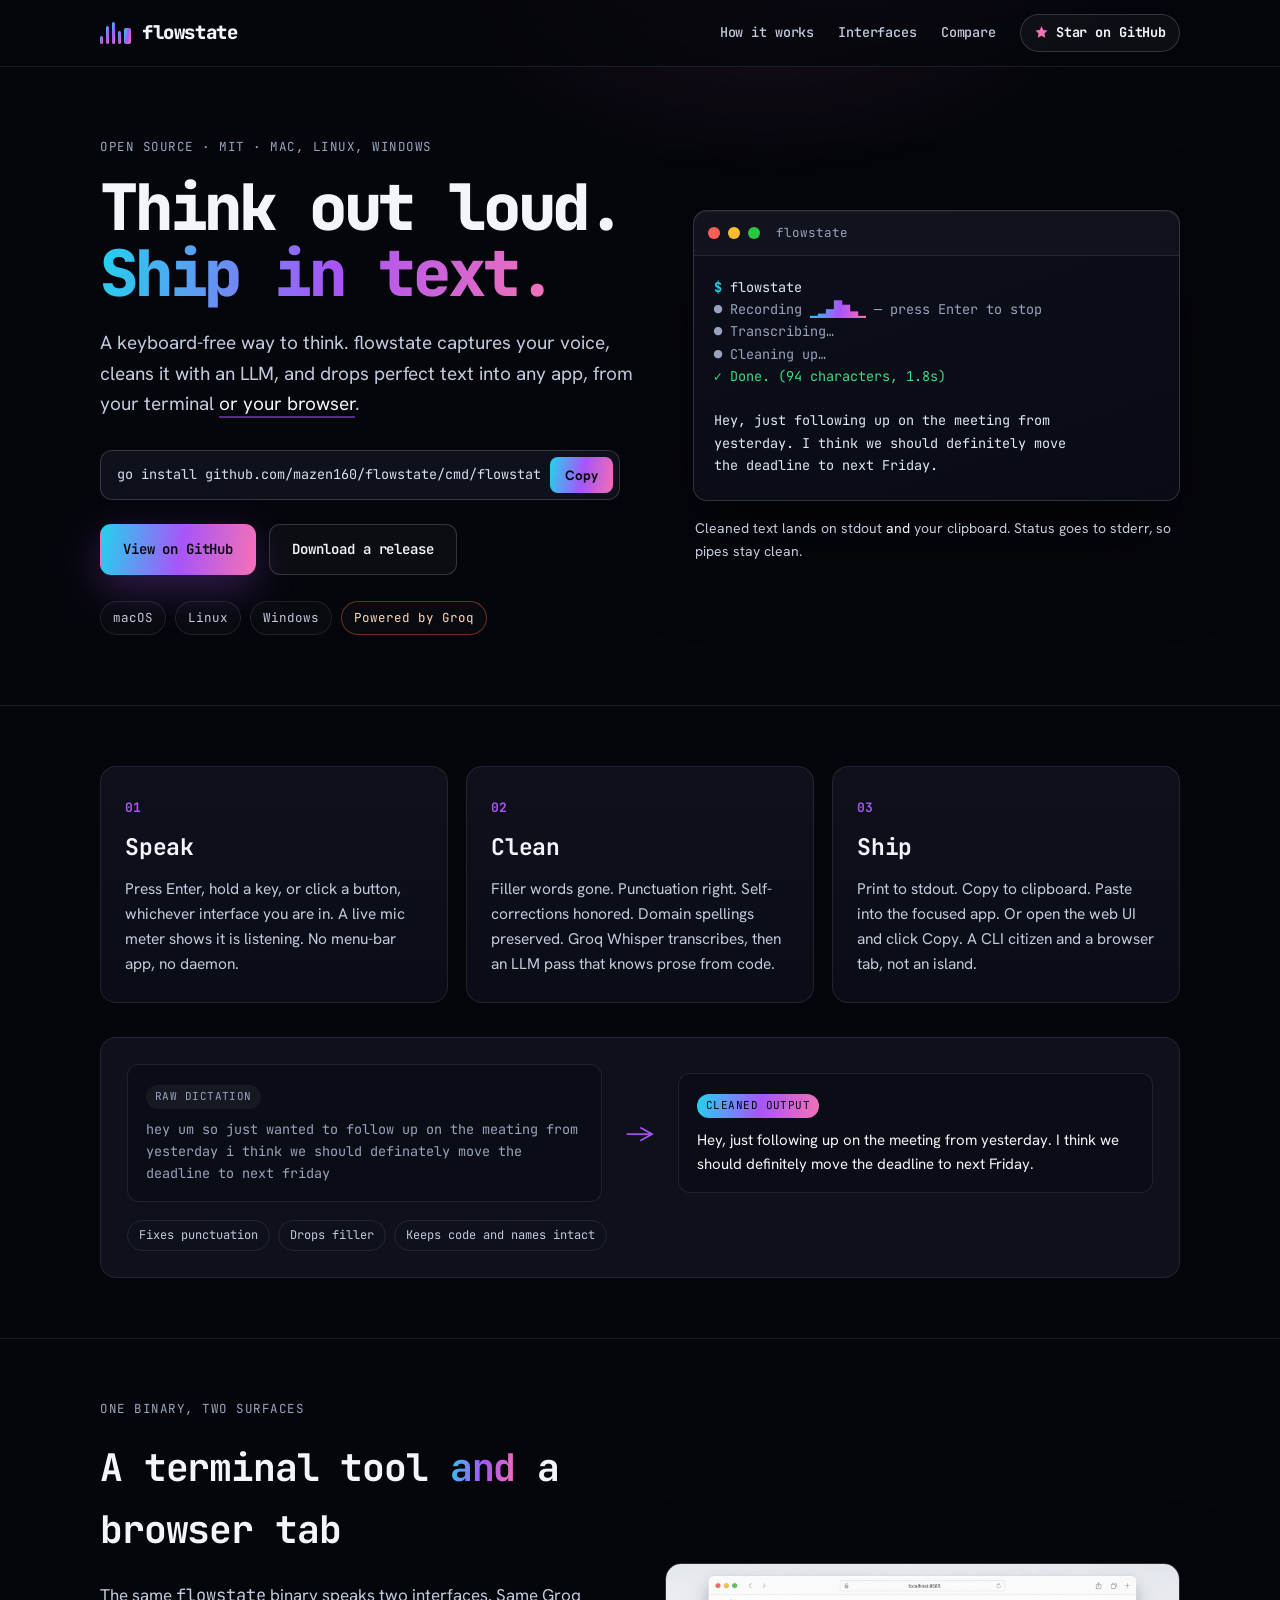
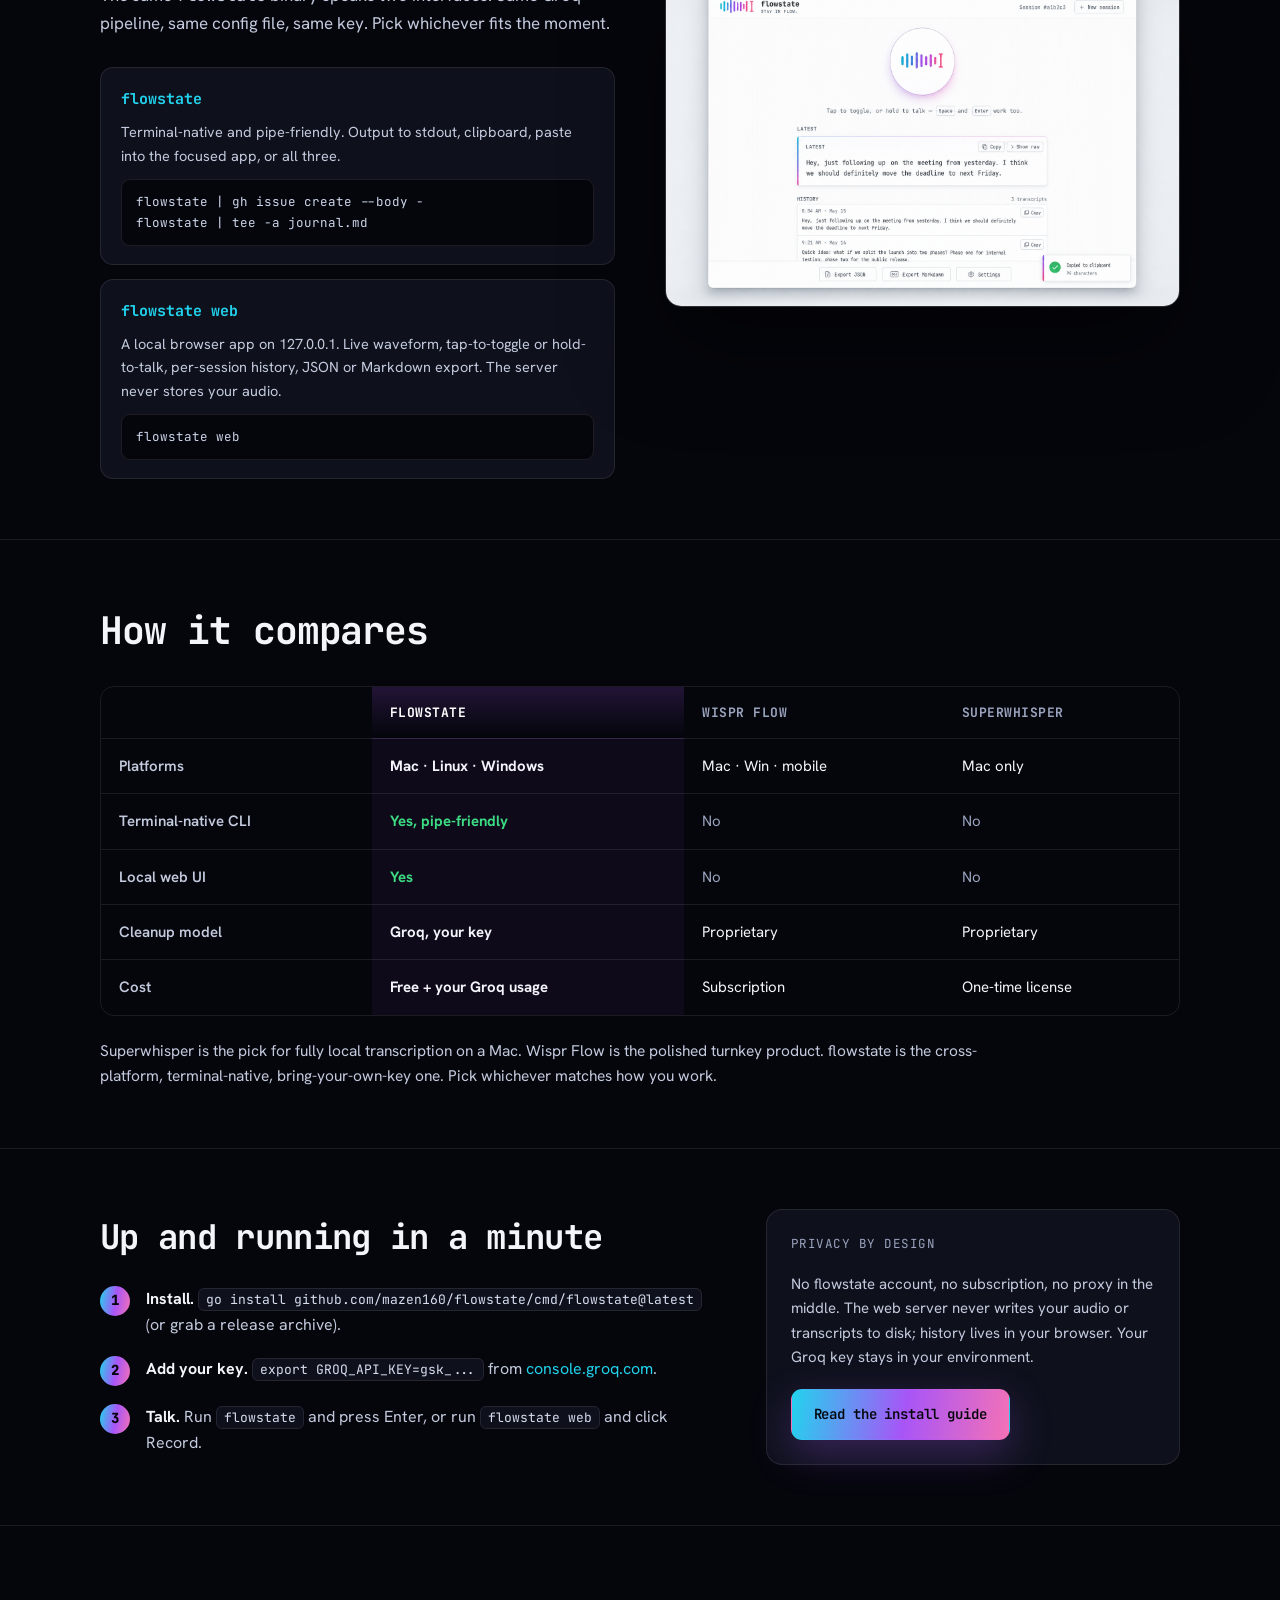
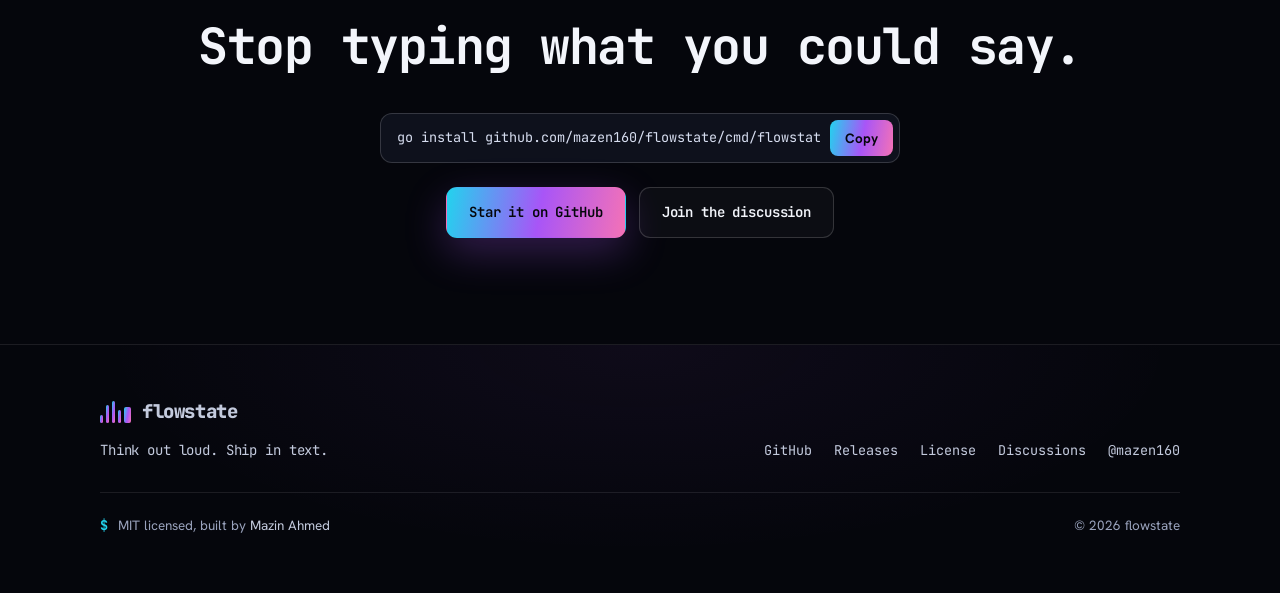
==== website/index.html @ 26dbd034 "wip" ====
<!doctype html>
<html lang="en">
  <head>
    <meta charset="utf-8">
    <meta name="viewport" content="width=device-width, initial-scale=1">
    <title>flowstate - voice dictation for the terminal and the browser</title>
    <meta name="description" content="flowstate is an open-source speech-to-text CLI with a bundled local web UI. Groq Whisper transcription plus an LLM cleanup pass, piped to stdout, your clipboard, or any app. Mac, Linux, and Windows, one Go binary.">
    <meta name="robots" content="index,follow,max-image-preview:large">
    <meta name="author" content="Mazin Ahmed">
    <meta name="application-name" content="flowstate">
    <meta name="theme-color" content="#05060c">
    <meta name="color-scheme" content="dark">
    <meta name="keywords" content="flowstate, speech to text CLI, voice dictation terminal, Groq transcription, Whisper CLI, dictation Linux, cross-platform dictation, Wispr Flow alternative, Superwhisper alternative, open source dictation">
    <link rel="canonical" href="https://flowstate.mazin.xyz/">
    <link rel="icon" href="assets/logo-icon.png" type="image/png">
    <link rel="apple-touch-icon" href="assets/logo-icon.png">
    <link rel="license" href="https://github.com/mazen160/flowstate/blob/main/LICENSE">
    <link rel="help" href="https://github.com/mazen160/flowstate#readme">
    <link rel="alternate" type="text/plain" href="llms.txt" title="flowstate information for AI agents">
    <link rel="preconnect" href="https://fonts.googleapis.com">
    <link rel="preconnect" href="https://fonts.gstatic.com" crossorigin>
    <link href="https://fonts.googleapis.com/css2?family=Hanken+Grotesk:wght@400;500;600;700&family=JetBrains+Mono:wght@300;400;500;700;800&display=swap" rel="stylesheet">
    <link rel="stylesheet" href="style.css">

    <meta property="og:type" content="website">
    <meta property="og:site_name" content="flowstate">
    <meta property="og:title" content="flowstate - voice dictation for the terminal and the browser">
    <meta property="og:description" content="Think out loud. Ship in text. An open-source speech-to-text CLI and local web UI. Groq Whisper plus LLM cleanup, piped wherever you need it. Mac, Linux, Windows.">
    <meta property="og:image" content="https://flowstate.mazin.xyz/assets/social-card.png">
    <meta property="og:image:alt" content="flowstate: think out loud, ship in text">
    <meta property="og:url" content="https://flowstate.mazin.xyz/">
    <meta name="twitter:card" content="summary_large_image">
    <meta name="twitter:title" content="flowstate - voice dictation for the terminal and the browser">
    <meta name="twitter:description" content="Think out loud. Ship in text. Open-source speech-to-text CLI + local web UI. Groq Whisper plus LLM cleanup. Mac, Linux, Windows, one Go binary.">
    <meta name="twitter:image" content="https://flowstate.mazin.xyz/assets/social-card.png">
    <meta name="twitter:creator" content="@mazen160">

    <script type="application/ld+json">
    {
      "@context": "https://schema.org",
      "@graph": [
        {
          "@type": "WebSite",
          "@id": "https://flowstate.mazin.xyz/#website",
          "name": "flowstate",
          "url": "https://flowstate.mazin.xyz/",
          "description": "Open-source speech-to-text CLI and local web UI.",
          "inLanguage": "en"
        },
        {
          "@type": "SoftwareApplication",
          "@id": "https://flowstate.mazin.xyz/#software",
          "name": "flowstate",
          "url": "https://flowstate.mazin.xyz/",
          "description": "flowstate is an open-source speech-to-text CLI with a bundled local web UI. It uses Groq Whisper for transcription and an LLM cleanup pass, and writes the cleaned text to stdout, the clipboard, the focused app, or the browser.",
          "applicationCategory": "DeveloperApplication",
          "operatingSystem": "macOS, Linux, Windows",
          "isAccessibleForFree": true,
          "downloadUrl": "https://github.com/mazen160/flowstate/releases",
          "installUrl": "https://github.com/mazen160/flowstate#install",
          "codeRepository": "https://github.com/mazen160/flowstate",
          "license": "https://github.com/mazen160/flowstate/blob/main/LICENSE",
          "image": "https://flowstate.mazin.xyz/assets/social-card.png",
          "author": { "@type": "Person", "name": "Mazin Ahmed", "url": "https://mazinahmed.net" },
          "offers": { "@type": "Offer", "price": "0", "priceCurrency": "USD" },
          "featureList": [
            "Terminal-native, pipe-friendly speech-to-text CLI",
            "Bundled local web UI (flowstate web)",
            "Groq Whisper transcription with LLM cleanup pass",
            "Output to stdout, clipboard, or paste into the focused app",
            "Bring your own Groq API key",
            "Cross-platform: macOS, Linux, Windows"
          ],
          "sameAs": ["https://github.com/mazen160/flowstate"]
        },
        {
          "@type": "FAQPage",
          "@id": "https://flowstate.mazin.xyz/#faq",
          "mainEntity": [
            {
              "@type": "Question",
              "name": "Does flowstate store my audio or transcripts?",
              "acceptedAnswer": {
                "@type": "Answer",
                "text": "No. The CLI writes only to the destinations you choose. The web server never persists audio or transcripts; history lives in your browser's localStorage and audio streams straight to Groq without touching disk on the server."
              }
            },
            {
              "@type": "Question",
              "name": "Which platforms does flowstate run on?",
              "acceptedAnswer": {
                "@type": "Answer",
                "text": "macOS, Linux, and Windows. The same Go binary is both the CLI (flowstate) and the local web UI (flowstate web)."
              }
            },
            {
              "@type": "Question",
              "name": "How much does flowstate cost?",
              "acceptedAnswer": {
                "@type": "Answer",
                "text": "flowstate is free and MIT licensed. You bring your own Groq API key, so the running cost is whatever Groq charges for transcription and cleanup, which for short dictation is close to nothing."
              }
            }
          ]
        }
      ]
    }
    </script>
  </head>
  <body>
    <div class="glow" aria-hidden="true"></div>

    <header class="site-header">
      <div class="wrap">
        <a class="brand" href="#top" aria-label="flowstate home">
          <span class="brand-mark" aria-hidden="true">
            <span class="bar"></span><span class="bar"></span><span class="bar"></span><span class="bar"></span><span class="caret"></span>
          </span>
          <span class="brand-name">flowstate</span>
        </a>
        <nav class="nav" aria-label="Primary">
          <a href="#how">How it works</a>
          <a href="#interfaces">Interfaces</a>
          <a href="#compare">Compare</a>
          <a class="stars" href="https://github.com/mazen160/flowstate" title="Star flowstate on GitHub">
            <svg viewBox="0 0 24 24" fill="currentColor" aria-hidden="true"><path d="m12 2 2.96 6 6.62.96-4.79 4.67 1.13 6.59L12 17.11l-5.92 3.11 1.13-6.59-4.79-4.67L9.04 8 12 2Z"/></svg>
            <span id="github-stars" aria-live="polite">Star on GitHub</span>
          </a>
        </nav>
      </div>
    </header>

    <main id="top">
      <section class="hero">
        <div class="wrap hero-grid">
          <div class="hero-copy">
            <p class="eyebrow">Open source · MIT · Mac, Linux, Windows</p>
            <h1>Think out loud.<br><span class="grad">Ship in text.</span></h1>
            <p class="lede">A keyboard-free way to think. flowstate captures your voice, cleans it with an LLM, and drops perfect text into any app, from your terminal <em>or your browser</em>.</p>

            <div class="install" role="group" aria-label="Install command">
              <code id="install-cmd">go install github.com/mazen160/flowstate/cmd/flowstate@latest</code>
              <button id="copy-btn" type="button" aria-label="Copy install command">Copy</button>
            </div>

            <div class="cta-row">
              <a class="btn btn-primary" href="https://github.com/mazen160/flowstate">View on GitHub</a>
              <a class="btn btn-ghost" href="https://github.com/mazen160/flowstate/releases">Download a release</a>
            </div>

            <ul class="chips" aria-label="Supported platforms">
              <li>macOS</li>
              <li>Linux</li>
              <li>Windows</li>
              <li class="chip-accent">Powered by Groq</li>
            </ul>
          </div>

          <div class="hero-visual">
            <div class="term" aria-label="A flowstate terminal session">
              <div class="term-bar"><span class="d r"></span><span class="d y"></span><span class="d g"></span><span class="term-title">flowstate</span></div>
              <pre class="term-body"><span class="c-prompt">$</span> flowstate
<span class="c-dim">● Recording</span> <span class="c-grad">▁▂▄█▆▃▁</span> <span class="c-dim">— press Enter to stop</span>
<span class="c-dim">● Transcribing…</span>
<span class="c-dim">● Cleaning up…</span>
<span class="c-ok">✓ Done. (94 characters, 1.8s)</span>

Hey, just following up on the meeting from
yesterday. I think we should definitely move
the deadline to next Friday.</pre>
            </div>
            <p class="term-note">Cleaned text lands on stdout <em>and</em> your clipboard. Status goes to stderr, so pipes stay clean.</p>
          </div>
        </div>
      </section>

      <section class="pillars" id="how" aria-label="How it works">
        <div class="wrap">
          <div class="pillar-grid">
            <article class="pillar">
              <span class="pillar-num">01</span>
              <h2>Speak</h2>
              <p>Press Enter, hold a key, or click a button, whichever interface you are in. A live mic meter shows it is listening. No menu-bar app, no daemon.</p>
            </article>
            <article class="pillar">
              <span class="pillar-num">02</span>
              <h2>Clean</h2>
              <p>Filler words gone. Punctuation right. Self-corrections honored. Domain spellings preserved. Groq Whisper transcribes, then an LLM pass that knows prose from code.</p>
            </article>
            <article class="pillar">
              <span class="pillar-num">03</span>
              <h2>Ship</h2>
              <p>Print to stdout. Copy to clipboard. Paste into the focused app. Or open the web UI and click Copy. A CLI citizen and a browser tab, not an island.</p>
            </article>
          </div>

          <figure class="cleanup">
            <figcaption class="sr-only">Example of the cleanup pass</figcaption>
            <div class="cleanup-row">
              <div class="cleanup-block raw">
                <span class="tag">Raw dictation</span>
                <p>hey um so just wanted to follow up on the meating from yesterday i think we should definately move the deadline to next friday</p>
              </div>
              <div class="cleanup-arrow" aria-hidden="true">→</div>
              <div class="cleanup-block out">
                <span class="tag">Cleaned output</span>
                <p>Hey, just following up on the meeting from yesterday. I think we should definitely move the deadline to next Friday.</p>
              </div>
            </div>
            <div class="cleanup-tags"><span>Fixes punctuation</span><span>Drops filler</span><span>Keeps code and names intact</span></div>
          </figure>
        </div>
      </section>

      <section class="interfaces" id="interfaces" aria-label="Two interfaces, one binary">
        <div class="wrap interfaces-grid">
          <div class="interfaces-copy">
            <p class="eyebrow">One binary, two surfaces</p>
            <h2>A terminal tool <span class="grad">and</span> a browser tab</h2>
            <p class="lede sm">The same <code>flowstate</code> binary speaks two interfaces. Same Groq pipeline, same config file, same key. Pick whichever fits the moment.</p>
            <div class="iface-cards">
              <div class="iface-card">
                <h3><code>flowstate</code></h3>
                <p>Terminal-native and pipe-friendly. Output to stdout, clipboard, paste into the focused app, or all three.</p>
                <pre class="mini">flowstate | gh issue create --body -
flowstate | tee -a journal.md</pre>
              </div>
              <div class="iface-card">
                <h3><code>flowstate web</code></h3>
                <p>A local browser app on 127.0.0.1. Live waveform, tap-to-toggle or hold-to-talk, per-session history, JSON or Markdown export. The server never stores your audio.</p>
                <pre class="mini">flowstate web</pre>
              </div>
            </div>
          </div>
          <div class="interfaces-shot">
            <img src="assets/screenshot-web.png" width="1536" height="1024" loading="lazy" alt="The flowstate web UI: a clean dictation page with a gradient brand mark, a large round record button, and a 'Copied to clipboard' toast">
          </div>
        </div>
      </section>

      <section class="compare" id="compare" aria-label="How flowstate compares">
        <div class="wrap">
          <h2>How it compares</h2>
          <div class="table-scroll">
            <table>
              <thead>
                <tr><th scope="col">&nbsp;</th><th scope="col" class="me">flowstate</th><th scope="col">Wispr Flow</th><th scope="col">Superwhisper</th></tr>
              </thead>
              <tbody>
                <tr><th scope="row">Platforms</th><td class="me">Mac · Linux · Windows</td><td>Mac · Win · mobile</td><td>Mac only</td></tr>
                <tr><th scope="row">Terminal-native CLI</th><td class="me yes">Yes, pipe-friendly</td><td class="no">No</td><td class="no">No</td></tr>
                <tr><th scope="row">Local web UI</th><td class="me yes">Yes</td><td class="no">No</td><td class="no">No</td></tr>
                <tr><th scope="row">Cleanup model</th><td class="me">Groq, your key</td><td>Proprietary</td><td>Proprietary</td></tr>
                <tr><th scope="row">Cost</th><td class="me">Free + your Groq usage</td><td>Subscription</td><td>One-time license</td></tr>
              </tbody>
            </table>
          </div>
          <p class="compare-note">Superwhisper is the pick for fully local transcription on a Mac. Wispr Flow is the polished turnkey product. flowstate is the cross-platform, terminal-native, bring-your-own-key one. Pick whichever matches how you work.</p>
        </div>
      </section>

      <section class="quickstart" aria-label="Quick start">
        <div class="wrap quickstart-grid">
          <div>
            <h2>Up and running in a minute</h2>
            <ol class="steps">
              <li><span class="num">1</span><div><strong>Install.</strong> <code>go install github.com/mazen160/flowstate/cmd/flowstate@latest</code> (or grab a release archive).</div></li>
              <li><span class="num">2</span><div><strong>Add your key.</strong> <code>export GROQ_API_KEY=gsk_...</code> from <a href="https://console.groq.com">console.groq.com</a>.</div></li>
              <li><span class="num">3</span><div><strong>Talk.</strong> Run <code>flowstate</code> and press Enter, or run <code>flowstate web</code> and click Record.</div></li>
            </ol>
          </div>
          <div class="quickstart-aside">
            <p class="eyebrow">Privacy by design</p>
            <p>No flowstate account, no subscription, no proxy in the middle. The web server never writes your audio or transcripts to disk; history lives in your browser. Your Groq key stays in your environment.</p>
            <a class="btn btn-primary" href="https://github.com/mazen160/flowstate#install">Read the install guide</a>
          </div>
        </div>
      </section>

      <section class="closer" aria-label="Get started">
        <div class="wrap">
          <h2>Stop typing what you could say.</h2>
          <div class="install" role="group" aria-label="Install command">
            <code>go install github.com/mazen160/flowstate/cmd/flowstate@latest</code>
            <button class="copy-btn2" type="button" aria-label="Copy install command">Copy</button>
          </div>
          <div class="cta-row center">
            <a class="btn btn-primary" href="https://github.com/mazen160/flowstate">Star it on GitHub</a>
            <a class="btn btn-ghost" href="https://github.com/mazen160/flowstate/discussions">Join the discussion</a>
          </div>
        </div>
      </section>
    </main>

    <footer class="site-footer">
      <div class="wrap footer-top">
        <div class="footer-brand">
          <a class="brand" href="#top" aria-label="flowstate home">
            <span class="brand-mark" aria-hidden="true">
              <span class="bar"></span><span class="bar"></span><span class="bar"></span><span class="bar"></span><span class="caret"></span>
            </span>
            <span class="brand-name">flowstate</span>
          </a>
          <p class="footer-tag">Think out loud. Ship in text.</p>
        </div>
        <nav class="footer-links" aria-label="Footer">
          <a href="https://github.com/mazen160/flowstate">GitHub</a>
          <a href="https://github.com/mazen160/flowstate/releases">Releases</a>
          <a href="https://github.com/mazen160/flowstate/blob/main/LICENSE">License</a>
          <a href="https://github.com/mazen160/flowstate/discussions">Discussions</a>
          <a href="https://twitter.com/mazen160">@mazen160</a>
        </nav>
      </div>
      <div class="wrap footer-base">
        <p><span class="prompt" aria-hidden="true">$</span> MIT licensed, built by <a href="https://mazinahmed.net">Mazin Ahmed</a></p>
        <p>© 2026 flowstate</p>
      </div>
    </footer>

    <script>
      (() => {
        const copyText = "go install github.com/mazen160/flowstate/cmd/flowstate@latest";
        document.querySelectorAll("#copy-btn, .copy-btn2").forEach((btn) => {
          btn.addEventListener("click", async () => {
            try {
              await navigator.clipboard.writeText(copyText);
              const prev = btn.textContent;
              btn.textContent = "Copied";
              btn.classList.add("copied");
              setTimeout(() => { btn.textContent = prev; btn.classList.remove("copied"); }, 1600);
            } catch (_) {}
          });
        });

        const starsEl = document.getElementById("github-stars");
        if (!starsEl) return;
        const cacheKey = "flowstate.githubStars";
        const render = (count) => {
          if (!Number.isFinite(count)) return;
          starsEl.textContent = count.toLocaleString() + " stars";
        };
        try {
          const cached = JSON.parse(localStorage.getItem(cacheKey) || "null");
          if (cached && Date.now() - cached.timestamp < 6 * 60 * 60 * 1000) render(cached.count);
        } catch (_) {}
        fetch("https://api.github.com/repos/mazen160/flowstate", { headers: { "Accept": "application/vnd.github+json" } })
          .then((r) => r.ok ? r.json() : Promise.reject())
          .then((repo) => {
            const count = Number(repo.stargazers_count);
            render(count);
            try { localStorage.setItem(cacheKey, JSON.stringify({ count, timestamp: Date.now() })); } catch (_) {}
          })
          .catch(() => {});
      })();
    </script>
  </body>
</html>
---- website/style.css ----
:root {
  --bg: #05060c;
  --bg-2: #0a0c16;
  --panel: #0e111c;
  --panel-2: #121626;
  --line: rgba(255, 255, 255, 0.09);
  --line-strong: rgba(255, 255, 255, 0.16);
  --ink: #f3f5fb;
  --muted: #c3cadd;
  --muted-2: #9aa3bd;
  --cyan: #22d3ee;
  --purple: #a855f7;
  --pink: #f472b6;
  --grad: linear-gradient(100deg, #22d3ee 0%, #a855f7 52%, #f472b6 100%);
  --mono: "JetBrains Mono", "SF Mono", "Menlo", "DejaVu Sans Mono", ui-monospace, monospace;
  --display: "JetBrains Mono", "SF Mono", ui-monospace, monospace;
  --sans: "Hanken Grotesk", -apple-system, BlinkMacSystemFont, "Segoe UI", Helvetica, Arial, sans-serif;
}

* { box-sizing: border-box; }

html { scroll-behavior: smooth; max-width: 100%; overflow-x: hidden; }

/* Overflow guards: grid/flex children default to min-width:auto, which lets
   wide <pre>/nowrap code blocks expand their track past the viewport on
   mobile. Pin them to 0 and cap intrinsic widths so nothing forces a
   horizontal scroll. */
.hero-grid > *, .interfaces-grid > *, .quickstart-grid > *, .pillar-grid > *,
.install, .term, .iface-card, .hero-copy, .interfaces-copy { min-width: 0; }
pre, .install code { max-width: 100%; min-width: 0; }

body {
  margin: 0;
  background: var(--bg);
  color: var(--ink);
  font-family: var(--sans);
  font-size: 17px;
  line-height: 1.62;
  font-weight: 400;
  -webkit-font-smoothing: antialiased;
  overflow-x: hidden;
}

/* Headings and UI chrome are monospace, matching the terminal-tooling anchor
   and the JetBrains Mono wordmark. Body stays in Hanken Grotesk for reading. */
h1, h2, h3, .eyebrow, .nav, .btn, .num, thead th, .term-title, .pillar-num,
.tag, .cleanup-tags span, .chips li, .footer-links, .stars {
  font-family: var(--display);
}
h1, h2, h3 { font-weight: 700; }

a { color: inherit; text-decoration: none; }
a:hover { color: #fff; }

.wrap { width: min(1080px, calc(100% - 48px)); margin: 0 auto; }

.grad {
  background: var(--grad);
  -webkit-background-clip: text;
  background-clip: text;
  color: transparent;
}

.sr-only {
  position: absolute; width: 1px; height: 1px; padding: 0; margin: -1px;
  overflow: hidden; clip: rect(0, 0, 0, 0); white-space: nowrap; border: 0;
}

/* Ambient glow */
.glow {
  position: fixed;
  inset: -30% 0 auto 0;
  height: 720px;
  z-index: 0;
  pointer-events: none;
  background:
    radial-gradient(40% 55% at 78% 8%, rgba(168, 85, 247, 0.20), transparent 70%),
    radial-gradient(38% 50% at 18% 0%, rgba(34, 211, 238, 0.16), transparent 70%),
    radial-gradient(40% 45% at 60% 30%, rgba(244, 114, 182, 0.10), transparent 70%);
  filter: blur(8px);
}

main, .site-header, .site-footer { position: relative; z-index: 1; }

/* Header */
.site-header {
  position: sticky;
  top: 0;
  z-index: 20;
  backdrop-filter: blur(14px);
  background: rgba(5, 6, 12, 0.72);
  border-bottom: 1px solid var(--line);
}
.site-header .wrap {
  display: flex; align-items: center; justify-content: space-between;
  height: 66px;
}
.brand { display: inline-flex; align-items: center; gap: 11px; font-weight: 800; font-size: 19px; letter-spacing: -0.02em; }
.brand-name { font-family: var(--mono); }
.brand-mark { display: inline-flex; align-items: flex-end; gap: 3px; height: 22px; }
.brand-mark .bar { width: 3px; border-radius: 3px; background: var(--grad); }
.brand-mark .bar:nth-child(1) { height: 8px; }
.brand-mark .bar:nth-child(2) { height: 18px; }
.brand-mark .bar:nth-child(3) { height: 22px; }
.brand-mark .bar:nth-child(4) { height: 13px; }
.brand-mark .caret { width: 7px; height: 16px; border-radius: 2px; background: var(--grad); animation: blink 1.1s steps(1) infinite; }
@keyframes blink { 0%, 45% { opacity: 1; } 50%, 95% { opacity: 0.15; } }

.nav { display: flex; align-items: center; gap: 24px; font-size: 13.5px; font-weight: 500; letter-spacing: -0.01em; color: var(--muted); }
.nav a:not(.stars) { display: none; }
.stars {
  display: inline-flex; align-items: center; gap: 7px;
  padding: 7px 13px; border: 1px solid var(--line-strong); border-radius: 999px;
  background: rgba(255, 255, 255, 0.04); color: var(--ink);
  font-size: 13.5px; font-weight: 700; white-space: nowrap;
}
.stars:hover { border-color: var(--purple); }
.stars svg { width: 15px; height: 15px; color: var(--pink); }

@media (min-width: 720px) {
  .nav a:not(.stars) { display: inline; }
  .nav a:not(.stars):hover { color: #fff; }
}

/* Hero */
.hero { padding: 70px 0 30px; }
.hero-grid {
  display: grid; grid-template-columns: 1.05fr 0.95fr; gap: 54px; align-items: center;
}
.eyebrow {
  margin: 0 0 18px; font-family: var(--mono); font-size: 12.5px; letter-spacing: 0.04em;
  text-transform: uppercase; color: var(--muted-2);
}
h1 {
  margin: 0; font-size: clamp(30px, 8vw, 64px); line-height: 1.02;
  font-weight: 800; letter-spacing: -0.05em; overflow-wrap: break-word;
}
.lede { margin: 22px 0 30px; max-width: 32em; color: var(--muted); font-size: 19px; font-weight: 400; }
.lede.sm { font-size: 17px; }
.lede em { color: var(--ink); font-style: normal; border-bottom: 2px solid rgba(168, 85, 247, 0.5); }

.install {
  display: flex; align-items: center; gap: 8px;
  padding: 6px 6px 6px 16px; border: 1px solid var(--line-strong); border-radius: 12px;
  background: var(--panel); max-width: 520px;
}
.install code {
  flex: 1; min-width: 0; font-family: var(--mono); font-size: 13.5px; color: #d7def0;
  overflow-x: auto; white-space: nowrap; padding: 6px 0;
}
.install code::-webkit-scrollbar { height: 0; }
.install button {
  flex: 0 0 auto; cursor: pointer; border: 0; border-radius: 8px;
  padding: 9px 15px; font-family: var(--sans); font-weight: 700; font-size: 13.5px;
  color: #05060c; background: var(--grad);
}
.install button.copied { background: #1f9d55; color: #fff; }

.cta-row { display: flex; gap: 13px; margin: 24px 0 26px; flex-wrap: wrap; }
.cta-row.center { justify-content: center; }
.btn {
  display: inline-flex; align-items: center; justify-content: center;
  padding: 13px 22px; border-radius: 11px; font-weight: 600; font-size: 14px;
  letter-spacing: -0.01em;
  border: 1px solid transparent; transition: transform 0.12s ease, border-color 0.12s ease;
}
.btn:hover { transform: translateY(-2px); }
.btn-primary { color: #05060c; background: var(--grad); box-shadow: 0 14px 40px rgba(168, 85, 247, 0.28); }
.btn-ghost { color: var(--ink); border-color: var(--line-strong); background: rgba(255, 255, 255, 0.03); }
.btn-ghost:hover { border-color: var(--cyan); }

.chips { display: flex; flex-wrap: wrap; gap: 9px; margin: 0; padding: 0; list-style: none; }
.chips li {
  font-family: var(--mono); font-size: 12.5px; color: var(--muted);
  padding: 6px 12px; border: 1px solid var(--line); border-radius: 999px; background: rgba(255, 255, 255, 0.02);
}
.chips .chip-accent { color: #ffd9bf; border-color: rgba(255, 108, 55, 0.4); }

/* Hero terminal */
.term {
  border: 1px solid var(--line-strong); border-radius: 14px; overflow: hidden;
  background: linear-gradient(160deg, #0c0f1a, #090b14);
  box-shadow: 0 40px 90px rgba(0, 0, 0, 0.5), inset 0 1px 0 rgba(255, 255, 255, 0.05);
}
.term-bar {
  display: flex; align-items: center; gap: 8px; padding: 12px 14px;
  border-bottom: 1px solid var(--line); background: rgba(255, 255, 255, 0.02);
}
.term-bar .d { width: 12px; height: 12px; border-radius: 50%; }
.term-bar .r { background: #ff5f57; }
.term-bar .y { background: #febc2e; }
.term-bar .g { background: #28c840; }
.term-title { margin-left: 8px; font-family: var(--mono); font-size: 12.5px; color: var(--muted-2); }
.term-body {
  margin: 0; padding: 20px 20px 24px; font-family: var(--mono); font-size: 13.5px;
  line-height: 1.65; color: #e3e8f3; white-space: pre-wrap; word-break: break-word;
}
.c-prompt { color: var(--cyan); font-weight: 700; }
.c-dim { color: var(--muted-2); }
.c-ok { color: #3ddc84; }
.c-grad { background: var(--grad); -webkit-background-clip: text; background-clip: text; color: transparent; font-weight: 700; }
.term-note { margin: 16px 2px 0; color: var(--muted); font-size: 14px; }
.term-note em { color: var(--ink); font-style: normal; }

/* Pillars */
.pillars { padding: 60px 0; border-top: 1px solid var(--line); margin-top: 40px; }
.pillar-grid { display: grid; grid-template-columns: repeat(3, 1fr); gap: 18px; }
.pillar {
  padding: 26px 24px; border: 1px solid var(--line); border-radius: 16px;
  background: linear-gradient(180deg, var(--panel), var(--bg-2));
}
.pillar-num { font-family: var(--mono); font-size: 13px; color: var(--purple); font-weight: 700; }
.pillar h2 { margin: 8px 0 10px; font-size: 23px; letter-spacing: -0.01em; }
.pillar p { margin: 0; color: var(--muted); font-size: 15.5px; }

/* Cleanup figure */
.cleanup {
  margin: 34px 0 0; padding: 26px; border: 1px solid var(--line); border-radius: 16px;
  background: var(--panel);
}
.cleanup-row { display: grid; grid-template-columns: 1fr 44px 1fr; gap: 16px; align-items: center; }
.cleanup-block { padding: 16px 18px; border: 1px solid var(--line); border-radius: 12px; background: var(--bg-2); }
.cleanup-block .tag {
  display: inline-block; font-family: var(--mono); font-size: 11px; letter-spacing: 0.04em;
  text-transform: uppercase; padding: 3px 9px; border-radius: 999px; margin-bottom: 10px;
}
.cleanup-block.raw .tag { color: var(--muted-2); background: rgba(255, 255, 255, 0.05); }
.cleanup-block.out .tag { color: #05060c; background: var(--grad); }
.cleanup-block p { margin: 0; font-size: 15px; }
.cleanup-block.raw p { color: var(--muted-2); font-family: var(--mono); font-size: 13.5px; }
.cleanup-block.out p { color: var(--ink); }
.cleanup-arrow { text-align: center; font-size: 26px; color: var(--purple); }
.cleanup-tags { display: flex; flex-wrap: wrap; gap: 8px; margin-top: 18px; }
.cleanup-tags span {
  font-family: var(--mono); font-size: 12px; color: var(--muted);
  padding: 5px 11px; border: 1px solid var(--line); border-radius: 999px;
}

/* Interfaces */
.interfaces { padding: 60px 0; border-top: 1px solid var(--line); }
.interfaces-grid { display: grid; grid-template-columns: 1fr 1fr; gap: 50px; align-items: center; }
.interfaces h2 { margin: 12px 0 14px; font-size: clamp(28px, 4vw, 38px); letter-spacing: -0.03em; }
.iface-cards { display: grid; gap: 14px; margin-top: 24px; }
.iface-card { padding: 18px 20px; border: 1px solid var(--line); border-radius: 13px; background: var(--panel); }
.iface-card h3 { margin: 0 0 8px; font-size: 16px; }
.iface-card h3 code, .lede code, .steps code { font-family: var(--mono); }
.iface-card h3 code { color: var(--cyan); font-size: 15px; }
.iface-card p { margin: 0; color: var(--muted); font-size: 14.5px; }
.mini {
  margin: 12px 0 0; padding: 12px 14px; border-radius: 9px; background: var(--bg);
  border: 1px solid var(--line); font-family: var(--mono); font-size: 12.5px;
  color: #cdd6ea; overflow-x: auto; white-space: pre;
}
.interfaces-shot img {
  width: 100%; height: auto; border-radius: 16px; border: 1px solid var(--line-strong);
  box-shadow: 0 40px 90px rgba(0, 0, 0, 0.5);
}

/* Compare */
.compare { padding: 60px 0; border-top: 1px solid var(--line); }
.compare h2 { margin: 0 0 24px; font-size: clamp(28px, 4vw, 38px); letter-spacing: -0.03em; }
.table-scroll { overflow-x: auto; border: 1px solid var(--line); border-radius: 14px; }
table { width: 100%; border-collapse: collapse; min-width: 640px; }
th, td { padding: 15px 18px; text-align: left; font-size: 15px; border-bottom: 1px solid var(--line); }
thead th { font-size: 13px; text-transform: uppercase; letter-spacing: 0.04em; color: var(--muted-2); font-weight: 700; }
tbody th { color: var(--muted); font-weight: 600; }
tbody tr:last-child th, tbody tr:last-child td { border-bottom: 0; }
.me { color: var(--ink); font-weight: 700; }
thead .me { background: linear-gradient(180deg, rgba(168, 85, 247, 0.18), transparent); color: #fff; -webkit-text-fill-color: initial; }
td.me { background: rgba(168, 85, 247, 0.06); }
.yes { color: #3ddc84; }
.no { color: var(--muted-2); }
.compare-note { margin: 22px 0 0; color: var(--muted); font-size: 15.5px; max-width: 60em; }

/* Quickstart */
.quickstart { padding: 60px 0; border-top: 1px solid var(--line); }
.quickstart-grid { display: grid; grid-template-columns: 1.2fr 0.8fr; gap: 44px; align-items: start; }
.quickstart h2 { margin: 0 0 22px; font-size: clamp(26px, 3.6vw, 34px); letter-spacing: -0.02em; }
.steps { list-style: none; margin: 0; padding: 0; display: grid; gap: 18px; }
.steps li { display: grid; grid-template-columns: 32px 1fr; gap: 14px; color: var(--muted); font-size: 16px; }
.steps strong { color: var(--ink); }
.steps code { font-size: 13px; color: #d7def0; background: var(--panel); padding: 2px 7px; border-radius: 6px; border: 1px solid var(--line); }
.steps a { color: var(--cyan); }
.num {
  display: grid; place-items: center; width: 30px; height: 30px; border-radius: 50%;
  font-family: var(--mono); font-weight: 800; font-size: 14px; color: #05060c; background: var(--grad);
}
.quickstart-aside { padding: 24px; border: 1px solid var(--line); border-radius: 16px; background: var(--panel); }
.quickstart-aside p:not(.eyebrow) { color: var(--muted); font-size: 15px; margin: 0 0 20px; }

/* Closer */
.closer { padding: 80px 0; border-top: 1px solid var(--line); text-align: center; }
.closer h2 { margin: 0 0 26px; font-size: clamp(30px, 5vw, 50px); letter-spacing: -0.03em; }
.closer .install { margin: 0 auto 24px; }

/* Footer */
.site-footer {
  padding: 52px 0 56px; color: var(--muted-2);
  border-top: 1px solid var(--line);
  background:
    radial-gradient(60% 120% at 50% 0%, rgba(168, 85, 247, 0.06), transparent 70%),
    var(--bg);
}
.site-footer a { color: var(--muted); }
.site-footer a:hover { color: #fff; }
.footer-top {
  display: flex; align-items: flex-end; justify-content: space-between;
  gap: 32px; flex-wrap: wrap; padding-bottom: 30px;
  border-bottom: 1px solid var(--line);
}
.footer-brand .brand { margin-bottom: 12px; }
.footer-tag { margin: 0; font-family: var(--display); font-size: 14px; color: var(--muted); letter-spacing: -0.01em; }
.footer-links { display: flex; gap: 22px; flex-wrap: wrap; font-size: 13.5px; }
.footer-links a { color: var(--muted); }
.footer-base {
  display: flex; align-items: center; justify-content: space-between;
  gap: 16px; flex-wrap: wrap; padding-top: 22px;
}
.footer-base p { margin: 0; font-size: 13.5px; }
.footer-base .prompt { color: var(--cyan); font-family: var(--mono); font-weight: 700; margin-right: 6px; }

/* Responsive */
@media (max-width: 880px) {
  .hero-grid, .interfaces-grid, .quickstart-grid { grid-template-columns: 1fr; gap: 36px; }
  .hero { padding: 48px 0 20px; }
  .pillar-grid { grid-template-columns: 1fr; }
  .hero-visual { order: 2; }
}
@media (max-width: 560px) {
  body { font-size: 16px; }
  .wrap { width: calc(100% - 36px); }
  .hero { padding: 34px 0 12px; }
  .eyebrow { font-size: 11.5px; }
  h1 { letter-spacing: -0.045em; }
  .lede { font-size: 16.5px; margin: 18px 0 24px; }
  .install { flex-direction: column; align-items: stretch; gap: 10px; padding: 12px; }
  .install code { font-size: 12px; white-space: normal; word-break: break-word; overflow-wrap: anywhere; overflow-x: visible; padding: 0; }
  .install button { width: 100%; padding: 11px 15px; }
  .cleanup-row { grid-template-columns: 1fr; }
  .cleanup-arrow { transform: rotate(90deg); }
  .cta-row { gap: 10px; }
  .cta-row .btn { flex: 1 1 auto; }
  .pillars, .interfaces, .compare, .quickstart { padding: 44px 0; }
  .closer { padding: 56px 0; }
  .footer-top { gap: 22px; }
}

@media (max-width: 380px) {
  h1 { font-size: 27px; }
  .nav { gap: 14px; }
  .stars { padding: 6px 10px; font-size: 12.5px; }
}
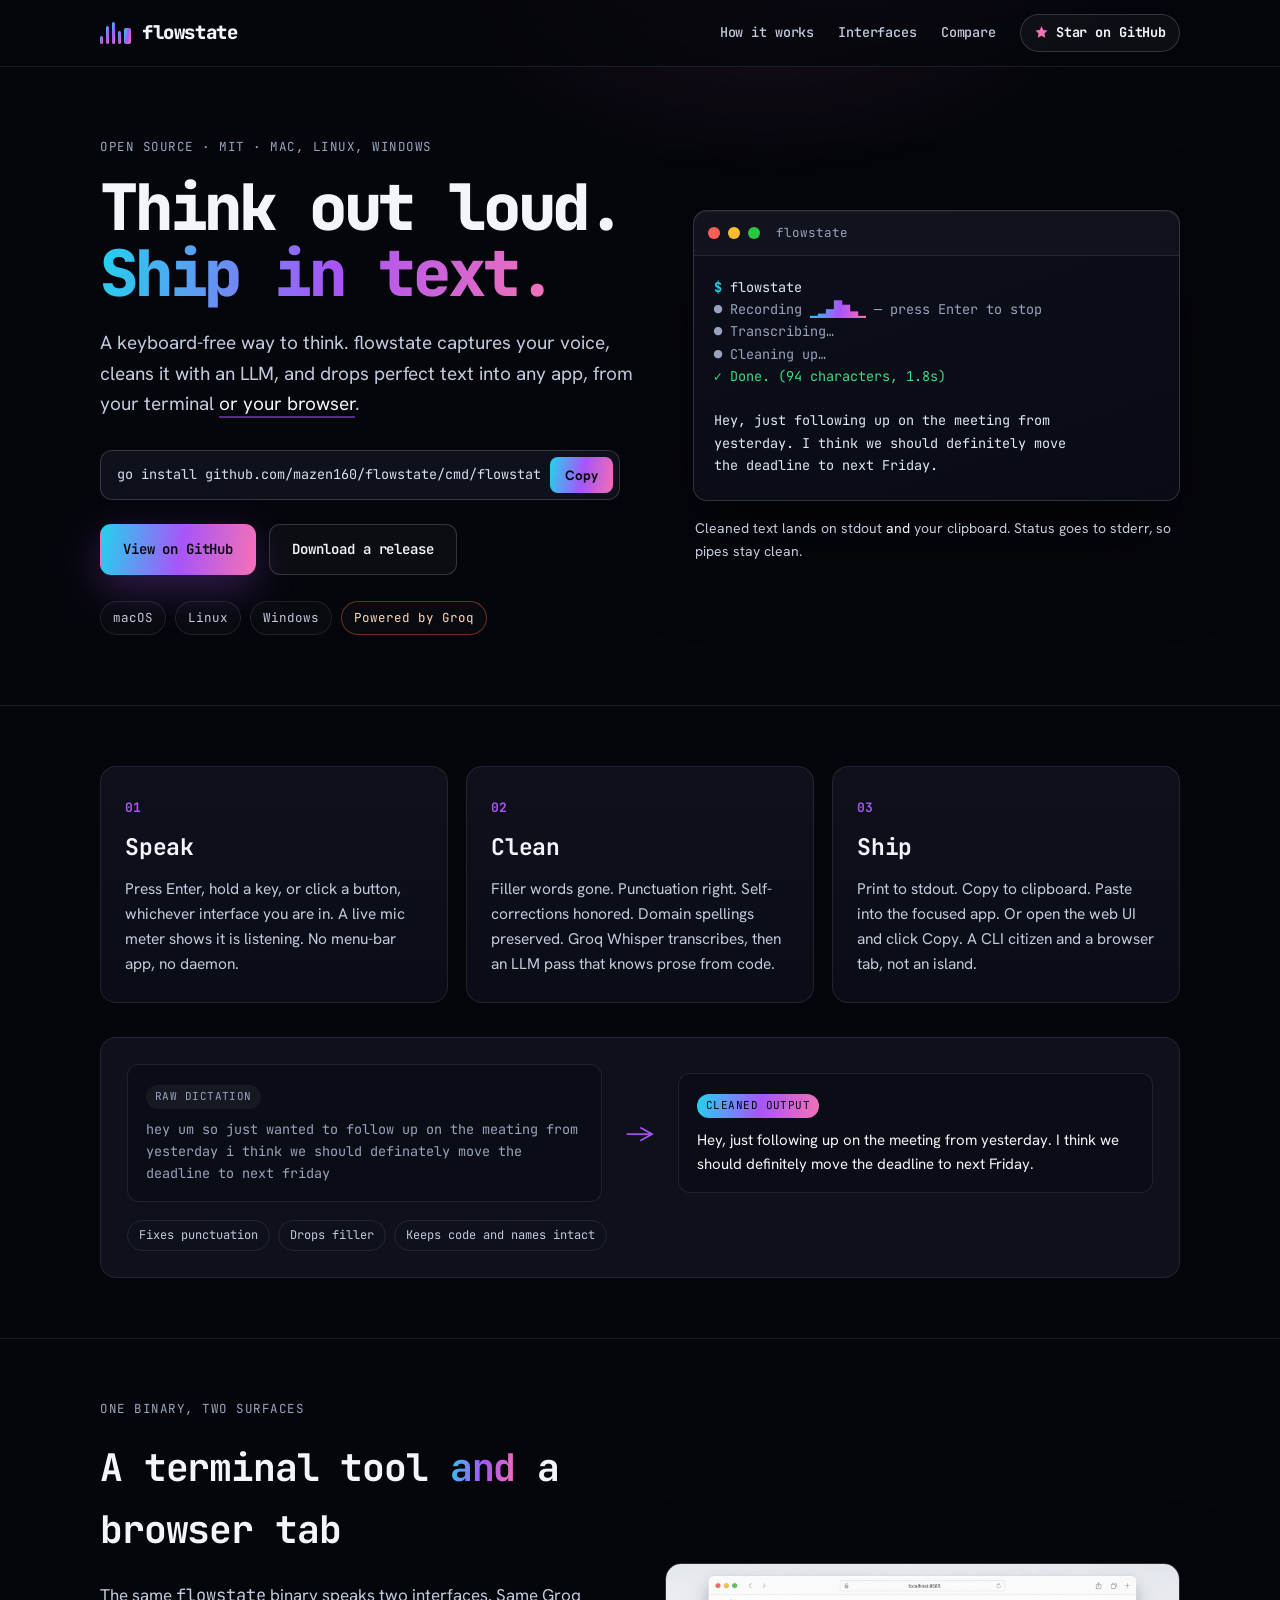
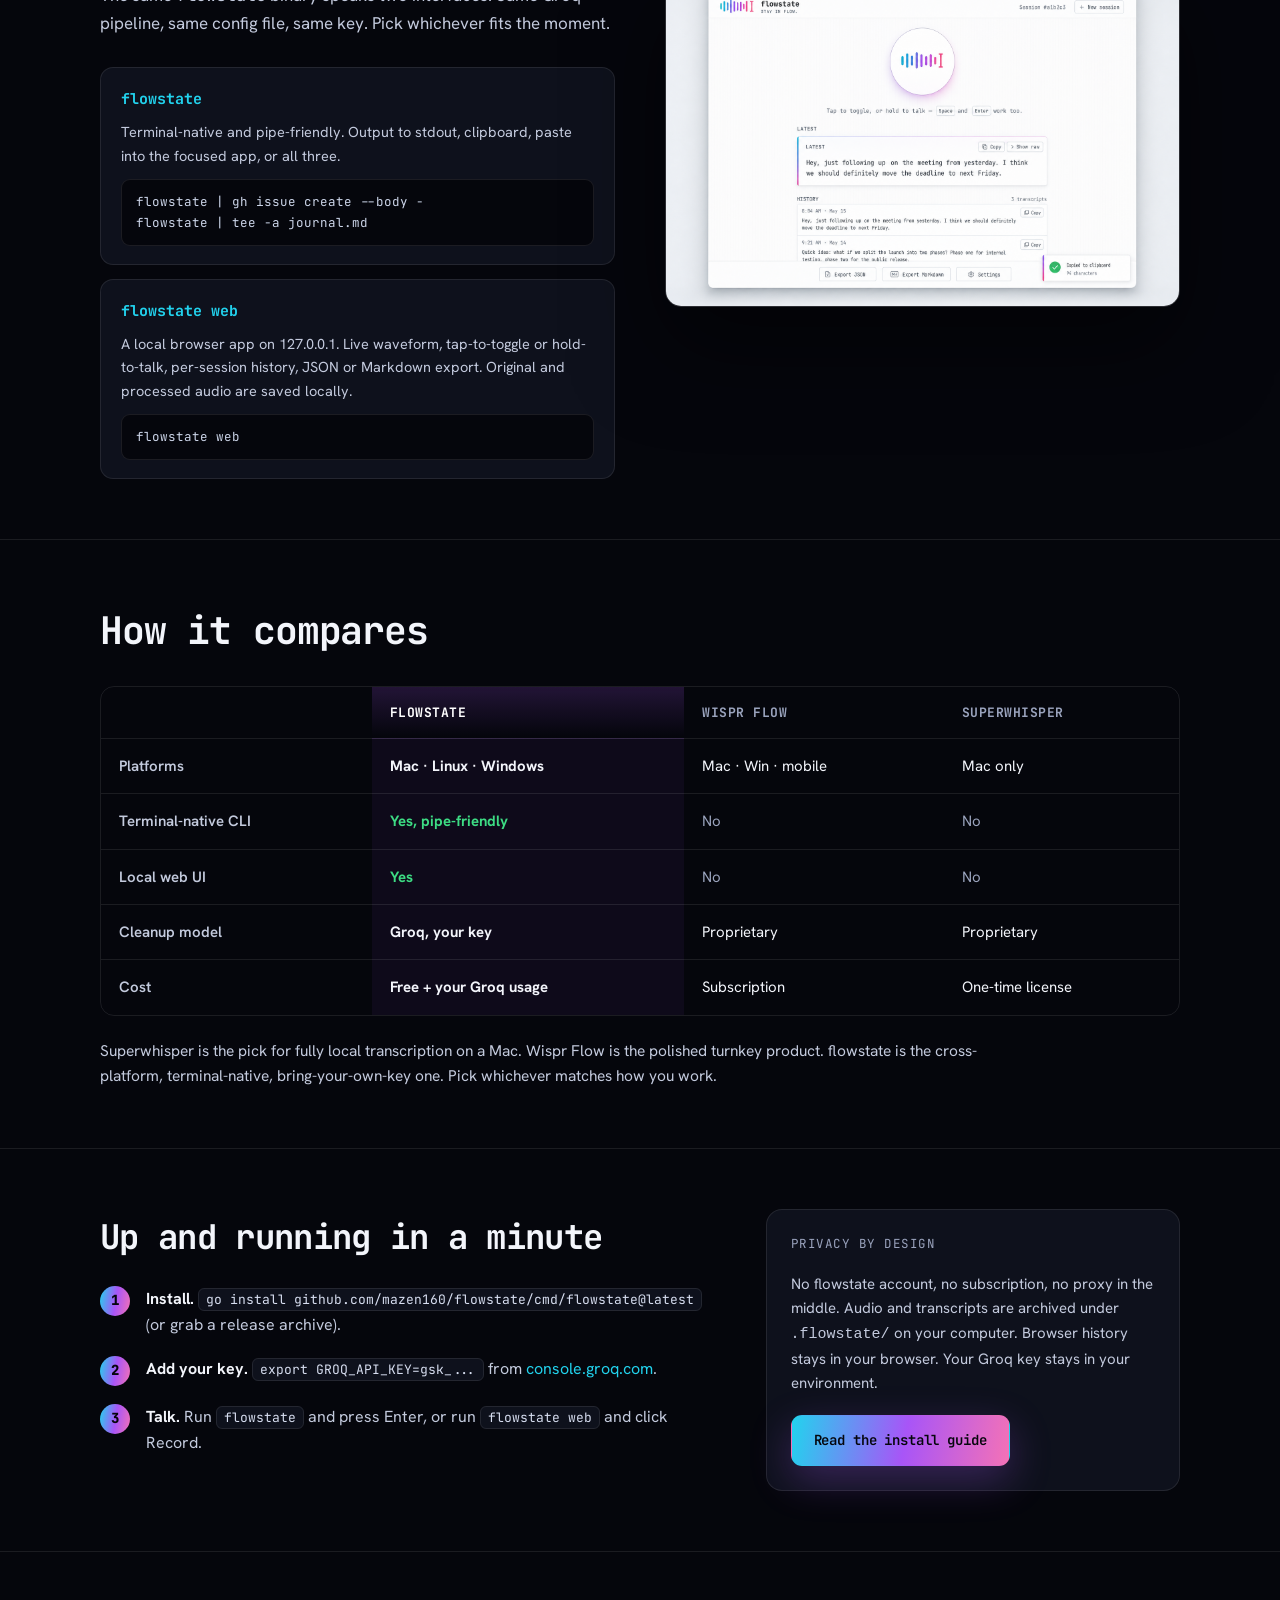
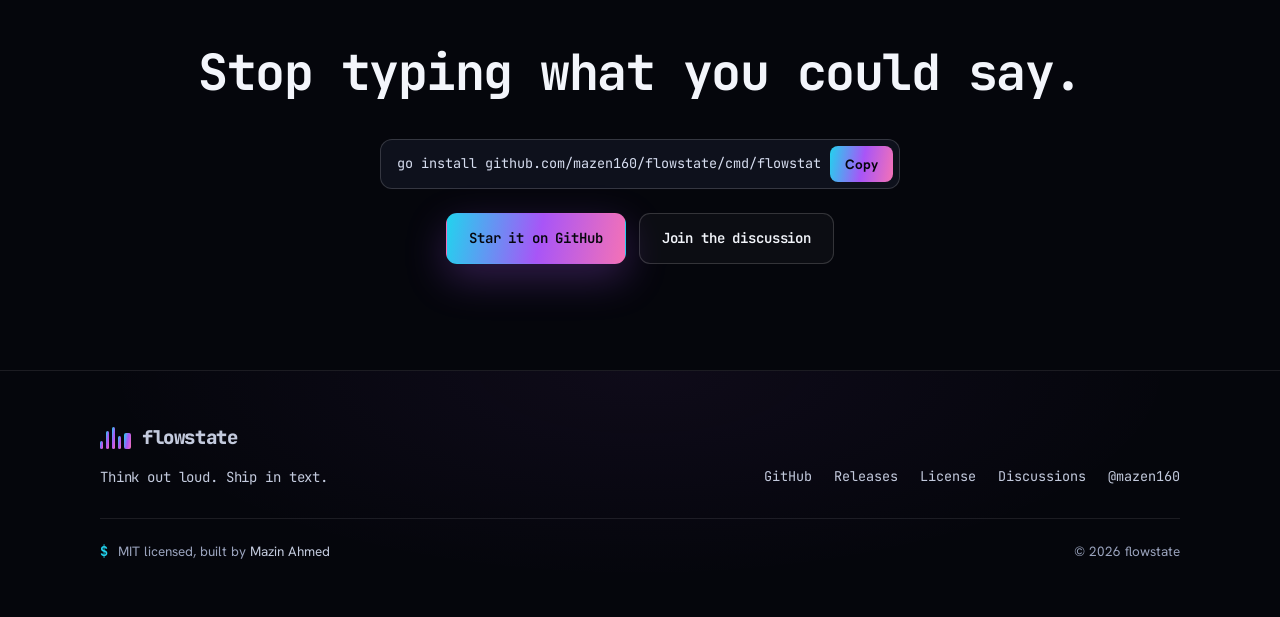
==== commit 69ea8bce: "release: v1.0.5" ====
--- a/website/index.html
+++ b/website/index.html
@@ -82,7 +82,7 @@
               "name": "Does flowstate store my audio or transcripts?",
               "acceptedAnswer": {
                 "@type": "Answer",
-                "text": "No. The CLI writes only to the destinations you choose. The web server never persists audio or transcripts; history lives in your browser's localStorage and audio streams straight to Groq without touching disk on the server."
+                "text": "Yes, by default. The CLI and local web server save original audio, processed audio, raw transcripts, and AI-cleaned text under .flowstate/ on the computer running flowstate. Turn off Save recordings in Settings or set save_recordings = false to skip the disk archive. Browser history also lives in localStorage. Clearing browser data keeps the archived files."
               }
             },
             {
@@ -227,7 +227,7 @@
               </div>
               <div class="iface-card">
                 <h3><code>flowstate web</code></h3>
-                <p>A local browser app on 127.0.0.1. Live waveform, tap-to-toggle or hold-to-talk, per-session history, JSON or Markdown export. The server never stores your audio.</p>
+                <p>A local browser app on 127.0.0.1. Live waveform, tap-to-toggle or hold-to-talk, per-session history, JSON or Markdown export. Original and processed audio are saved locally.</p>
                 <pre class="mini">flowstate web</pre>
               </div>
             </div>
@@ -271,7 +271,7 @@
           </div>
           <div class="quickstart-aside">
             <p class="eyebrow">Privacy by design</p>
-            <p>No flowstate account, no subscription, no proxy in the middle. The web server never writes your audio or transcripts to disk; history lives in your browser. Your Groq key stays in your environment.</p>
+            <p>No flowstate account, no subscription, no proxy in the middle. Audio and transcripts are archived under <code>.flowstate/</code> on your computer. Browser history stays in your browser. Your Groq key stays in your environment.</p>
             <a class="btn btn-primary" href="https://github.com/mazen160/flowstate#install">Read the install guide</a>
           </div>
         </div>
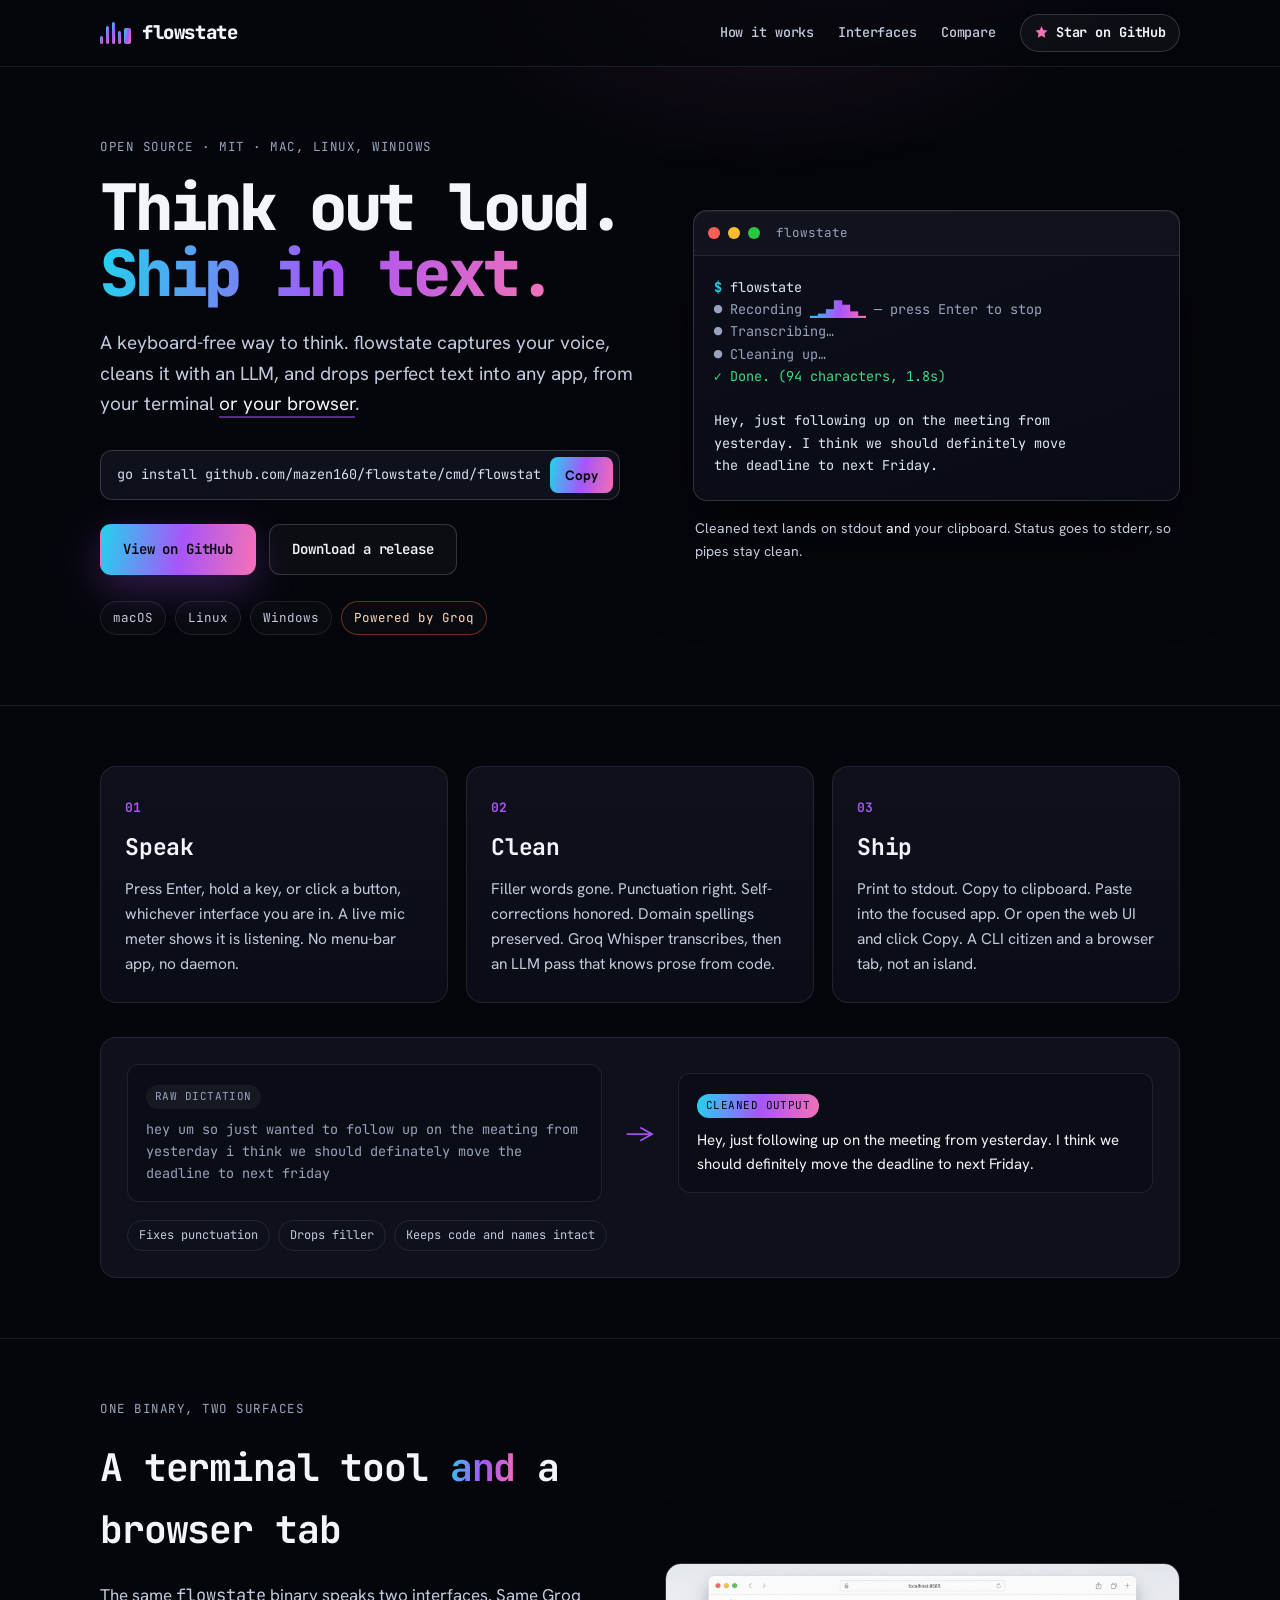
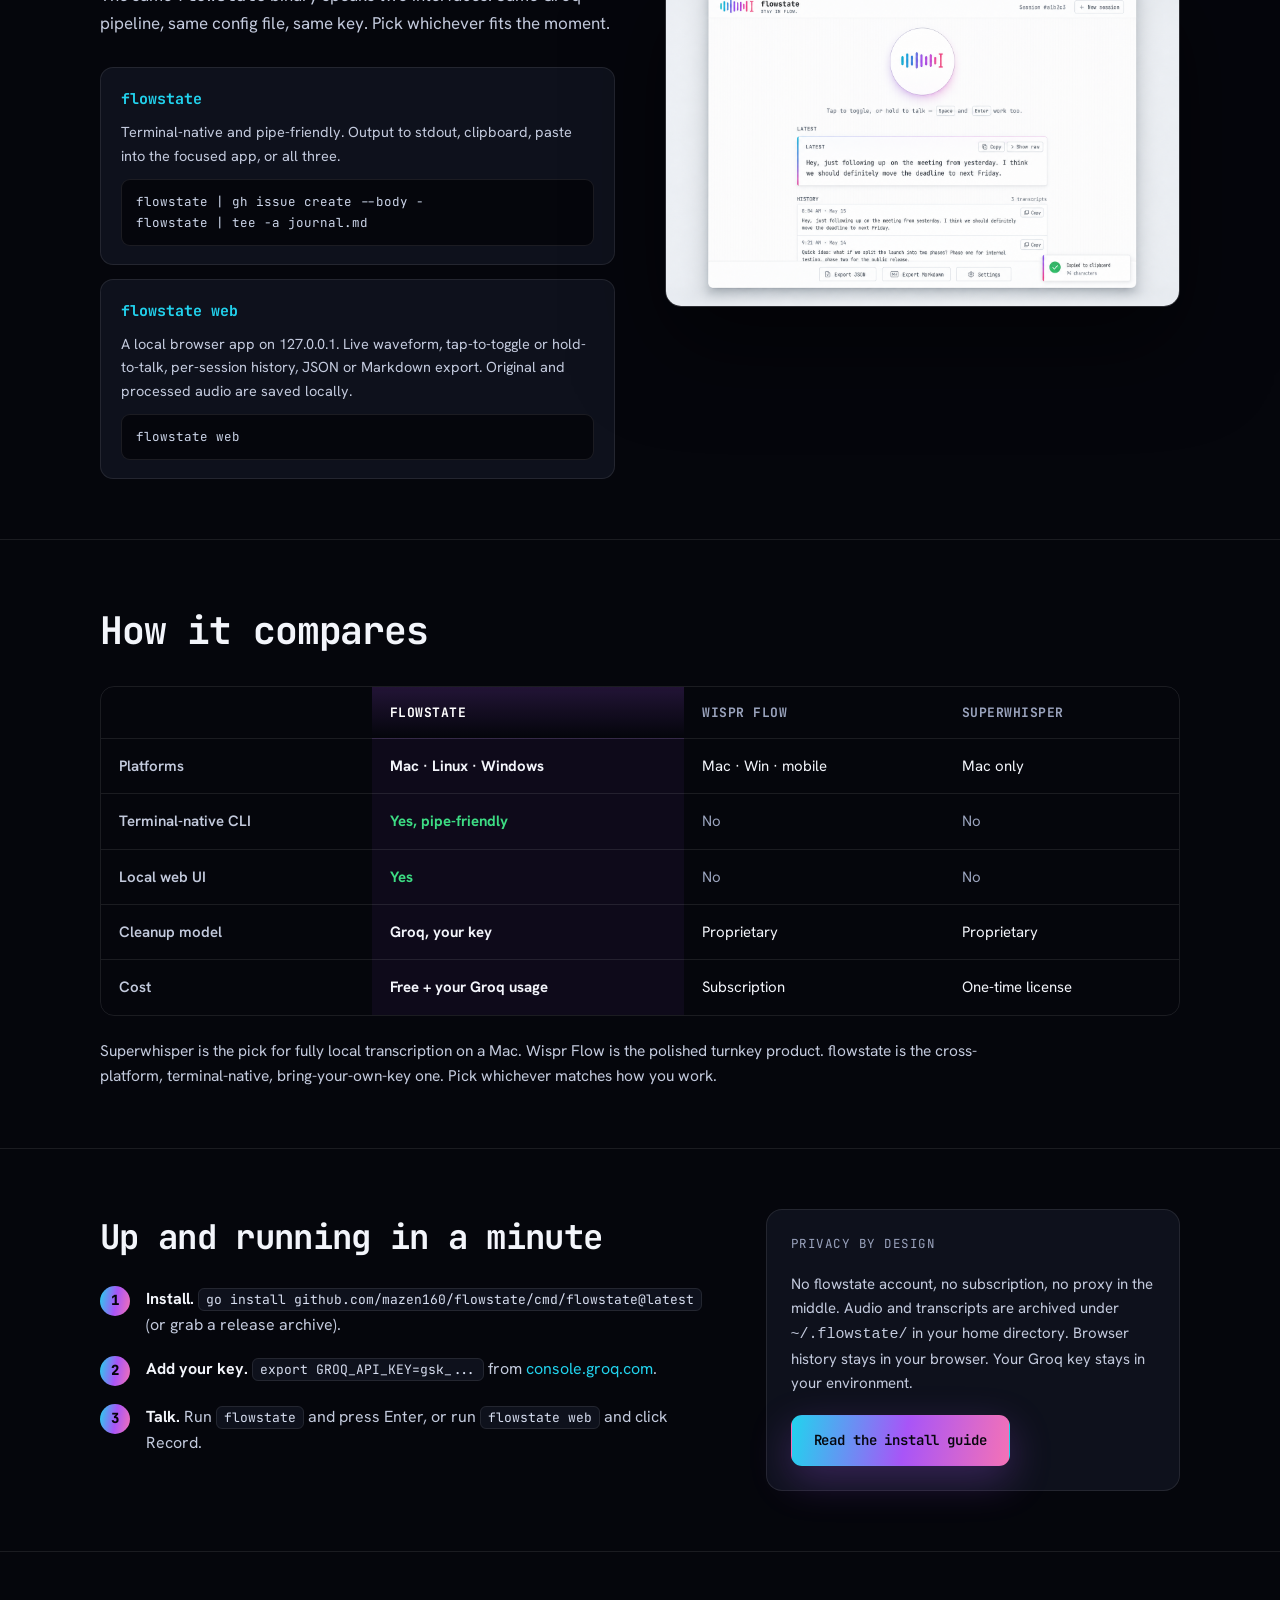
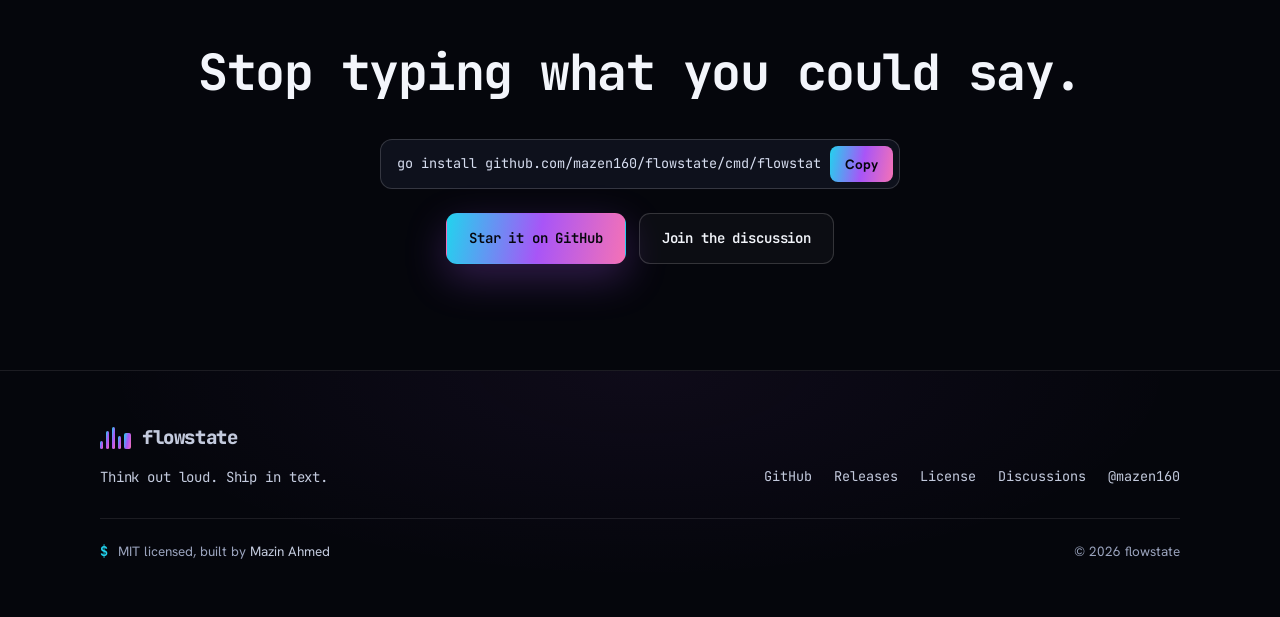
==== commit 15ffa0f8: "release: v1.0.6" ====
--- a/website/index.html
+++ b/website/index.html
@@ -82,7 +82,7 @@
               "name": "Does flowstate store my audio or transcripts?",
               "acceptedAnswer": {
                 "@type": "Answer",
-                "text": "Yes, by default. The CLI and local web server save original audio, processed audio, raw transcripts, and AI-cleaned text under .flowstate/ on the computer running flowstate. Turn off Save recordings in Settings or set save_recordings = false to skip the disk archive. Browser history also lives in localStorage. Clearing browser data keeps the archived files."
+                "text": "Yes, by default. The CLI and local web server save original audio, processed audio, raw transcripts, and AI-cleaned text under ~/.flowstate/ in your home directory on the computer running flowstate. Turn off Save recordings in Settings or set save_recordings = false to skip the disk archive. Browser history also lives in localStorage. Clearing browser data keeps the archived files."
               }
             },
             {
@@ -271,7 +271,7 @@
           </div>
           <div class="quickstart-aside">
             <p class="eyebrow">Privacy by design</p>
-            <p>No flowstate account, no subscription, no proxy in the middle. Audio and transcripts are archived under <code>.flowstate/</code> on your computer. Browser history stays in your browser. Your Groq key stays in your environment.</p>
+            <p>No flowstate account, no subscription, no proxy in the middle. Audio and transcripts are archived under <code>~/.flowstate/</code> in your home directory. Browser history stays in your browser. Your Groq key stays in your environment.</p>
             <a class="btn btn-primary" href="https://github.com/mazen160/flowstate#install">Read the install guide</a>
           </div>
         </div>
